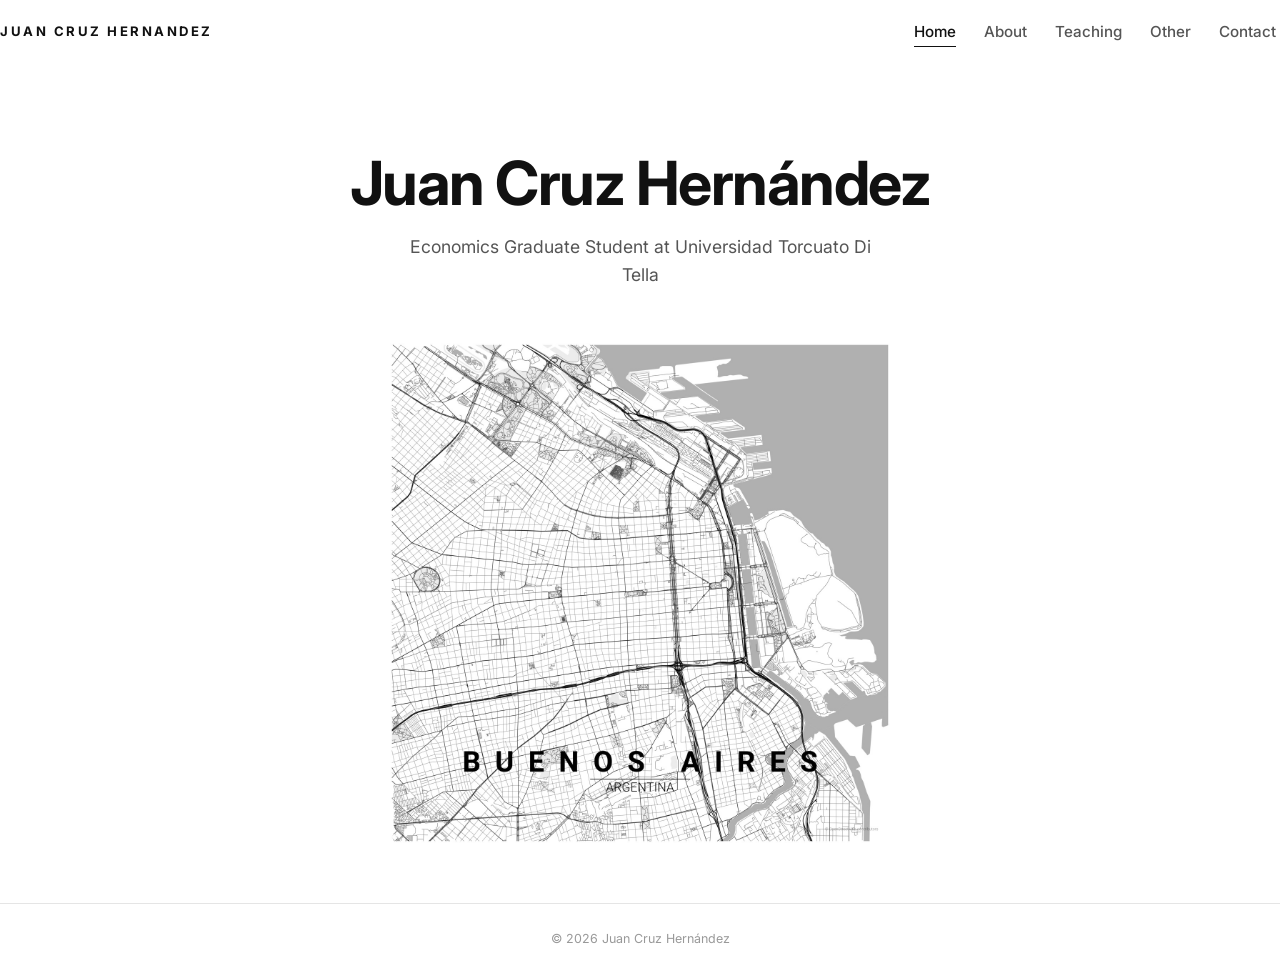
==== index.html @ 8ea36e8c "Actualizar Economía I 2026: nuevos slides (04.3–05.3) y reorganizar Material Adicional" ====
<!DOCTYPE html>
<html lang="en">
<head>
    <meta charset="UTF-8">
    <meta name="viewport" content="width=device-width, initial-scale=1.0">
    <title>Juan Cruz Hernández</title>
    <link rel="icon" type="image/svg+xml" href="assets/favicon.svg">
    <link rel="stylesheet" href="css/style.css">
    <link href="https://fonts.googleapis.com/css2?family=Inter:wght@300;400;500;600;700&display=swap" rel="stylesheet">
</head>
<body>

    <!-- Navigation -->
    <nav class="navbar" id="navbar">
        <div class="nav-container">
            <a href="#home" class="nav-logo">JUAN CRUZ HERNANDEZ</a>
            <div class="nav-menu" id="nav-menu">
                <a href="#home" class="nav-link active">Home</a>
                <a href="#about" class="nav-link">About</a>
             <!--   <a href="#work" class="nav-link">Work</a>-->
                <a href="#teaching" class="nav-link">Teaching</a>
                <a href="#other" class="nav-link">Other</a>
                <a href="#contact" class="nav-link">Contact</a>
            </div>
            <button class="hamburger" id="hamburger" aria-label="Toggle menu">
                <span></span>
                <span></span>
                <span></span>
            </button>
        </div>
    </nav>

    <!-- Home Section -->
    <section id="home" class="page active">
        <div class="hero">
            <div class="hero-container">
                <h1 class="hero-title">Juan Cruz Hernández</h1>
                <p class="hero-subtitle">Economics Graduate Student at Universidad Torcuato Di Tella</p>
                <p class="hero-location">
                
                </p>
                <div class="hero-image-wrap">
                    <img src="assets/buenos_aires.jpg" alt="Buenos Aires" class="slideshow-img active-img" loading="eager">
                    <img src="assets/general_roca.jpg" alt="General Roca" class="slideshow-img" loading="lazy">
                </div>
            </div>
        </div>
    </section>

    <!-- About Section -->
    <section id="about" class="page">
        <div class="inner-page">
            <div class="inner-container">
                <h2 class="section-title">About</h2>
                <div class="about-content">
                    <p>
                        I'm a graduate student pursuing a Master's degree in Economics at
                        <strong>Universidad Torcuato Di Tella</strong> in Buenos Aires, Argentina.
                    </p>
                    <p>
                        Based in Buenos Aires, Argentina.
                    </p>
                </div>
            </div>
        </div>
    </section>

    <!-- Work Section 
    <section id="work" class="page">
        <div class="inner-page">
            <div class="inner-container">
                <h2 class="section-title">Work</h2>
                <p class="in-progress">In progress…</p>
            </div>
        </div>
    </section> -->

    <!-- Teaching Section -->
    <section id="teaching" class="page">
        <div class="inner-page">
            <div class="inner-container">
                <h2 class="section-title">Teaching</h2>
                <p class="section-subtitle">Resources for courses taught at Universidad Torcuato Di Tella.</p>

                <div class="course-list">

                    <!-- Economía I -->
                    <div class="course-item">
                        <button class="course-toggle" aria-expanded="false">
                            <span class="course-name">Economía I</span>
                            <span class="toggle-icon">+</span>
                        </button>
                        <div class="course-content">

                            <h4 class="material-heading">Syllabus</h4>
                            <ul class="material-list">
                                <li><a href="Economía 1 2026/Programa_Eco_I_2026.pdf" target="_blank" rel="noopener noreferrer">Programa Economía I 2026</a></li>
                            </ul>

                            <h4 class="material-heading">Slides</h4>
                            <ul class="material-list">
                                <li><a href="Economía 1 2026/Slides/00. Presentación curso.pdf" target="_blank" rel="noopener noreferrer">00. Presentación curso</a></li>
                                <li><a href="Economía 1 2026/Slides/01. Introducción al curso.pdf" target="_blank" rel="noopener noreferrer">01. Introducción al curso</a></li>
                                <li><a href="Economía 1 2026/Slides/02. FPP.pdf" target="_blank" rel="noopener noreferrer">02. FPP</a></li>
                                <li><a href="Economía 1 2026/Slides/03. Intercambio I.pdf" target="_blank" rel="noopener noreferrer">03. Intercambio I</a></li>
                                <li><a href="Economía 1 2026/Slides/03. Intercambio II.pdf" target="_blank" rel="noopener noreferrer">03. Intercambio II</a></li>
                                <li><a href="Economía 1 2026/Slides/04. Restricción Presupuestaria.pdf" target="_blank" rel="noopener noreferrer">04. Restricción Presupuestaria</a></li>
                                <li><a href="Economía 1 2026/Slides/04.1 Preferencias.pdf" target="_blank" rel="noopener noreferrer">04.1 Preferencias</a></li>
                                <li><a href="Economía 1 2026/Slides/04.2 Preferencias II.pdf" target="_blank" rel="noopener noreferrer">04.2 Preferencias II</a></li>
                                <li><a href="Economía 1 2026/Slides/04.3 Elección Óptima.pdf" target="_blank" rel="noopener noreferrer">04.3 Elección Óptima</a></li>
                                <li><a href="Economía 1 2026/Slides/04.4 Curvas.pdf" target="_blank" rel="noopener noreferrer">04.4 Curvas</a></li>
                                <li><a href="Economía 1 2026/Slides/04.5 Elasticidad.pdf" target="_blank" rel="noopener noreferrer">04.5 Elasticidad</a></li>
                                <li><a href="Economía 1 2026/Slides/04.6 EC.pdf" target="_blank" rel="noopener noreferrer">04.6 EC</a></li>
                                <li><a href="Economía 1 2026/Slides/04.7 Demanda Agregada.pdf" target="_blank" rel="noopener noreferrer">04.7 Demanda Agregada</a></li>
                                <li><a href="Economía 1 2026/Slides/04.8 ES y EI.pdf" target="_blank" rel="noopener noreferrer">04.8 ES y EI</a></li>
                                <li><a href="Economía 1 2026/Slides/05. Firma.pdf" target="_blank" rel="noopener noreferrer">05. Firma</a></li>
                                <li><a href="Economía 1 2026/Slides/05.1 Costos corto plazo.pdf" target="_blank" rel="noopener noreferrer">05.1 Costos corto plazo</a></li>
                                <li><a href="Economía 1 2026/Slides/05.2 Costos de largo plazo.pdf" target="_blank" rel="noopener noreferrer">05.2 Costos de largo plazo</a></li>
                                <li><a href="Economía 1 2026/Slides/05.3 Decisión de la firma.pdf" target="_blank" rel="noopener noreferrer">05.3 Decisión de la firma</a></li>
                            </ul>

                            <h4 class="material-heading">Material Adicional</h4>

                            <p class="material-subheading">Apuntes</p>
                            <ul class="material-list">
                                <li><a href="Economía 1 2026/Material Adicional/Apuntes/Costos_de_Oportunidad.pdf" target="_blank" rel="noopener noreferrer">Costos de Oportunidad</a></li>
                            </ul>

                            <p class="material-subheading">Ejercicios extra</p>
                            <ul class="material-list">
                                <li><a href="Economía 1 2026/Material Adicional/Ejercicios extra/Ejercicios_de_Práctica_I.pdf" target="_blank" rel="noopener noreferrer">Ejercicios de Práctica I</a></li>
                                <li><a href="Economía 1 2026/Material Adicional/Ejercicios extra/Ejercicios_de_Práctica_II.pdf" target="_blank" rel="noopener noreferrer">Ejercicios de Práctica II</a></li>
                                <li><a href="Economía 1 2026/Material Adicional/Ejercicios extra/Ejercicios_de_Práctica_III.pdf" target="_blank" rel="noopener noreferrer">Ejercicios de Práctica III</a></li>
                                <li><a href="Economía 1 2026/Material Adicional/Ejercicios extra/Demanda_Agregada.pdf" target="_blank" rel="noopener noreferrer">Demanda Agregada</a></li>
                            </ul>

                            <p class="material-subheading">Ejercicios TPs</p>
                            <ul class="material-list">
                                <li><a href="Economía 1 2026/Material Adicional/Ejercicios TPs/Ejercicio4_TP7.pdf" target="_blank" rel="noopener noreferrer">Ejercicio 4 — TP7</a></li>
                                <li><a href="Economía 1 2026/Material Adicional/Ejercicios TPs/Ejercicio_5_TP.pdf" target="_blank" rel="noopener noreferrer">Ejercicio 5 — TP</a></li>
                                <li><a href="Economía 1 2026/Material Adicional/Ejercicios TPs/TP9.pdf" target="_blank" rel="noopener noreferrer">TP9</a></li>
                            </ul>

                            <p class="material-subheading">Repaso</p>
                            <ul class="material-list">
                                <li><a href="Economía 1 2026/Material Adicional/Repaso_examen_II.pdf" target="_blank" rel="noopener noreferrer">Repaso Examen II</a></li>
                            </ul>

                        </div>
                    </div>

                    <!-- Economía II -->
                    <div class="course-item">
                        <button class="course-toggle" aria-expanded="false">
                            <span class="course-name">Economía II</span>
                            <span class="toggle-icon">+</span>
                        </button>
                        <div class="course-content">
                            <p class="in-progress">In progress…</p>
                        </div>
                    </div>

                </div>
            </div>
        </div>
    </section>

    <!-- Other Section -->
    <section id="other" class="page">
        <div class="inner-page">
            <div class="inner-container">
                <h2 class="section-title">Other</h2>
                <p class="in-progress">In progress…</p>
            </div>
        </div>
    </section>

    <!-- Contact Section -->
    <section id="contact" class="page">
        <div class="inner-page">
            <div class="inner-container">
                <h2 class="section-title">Contact</h2>
                <p class="section-subtitle">Feel free to reach out.</p>
                <div class="contact-cards">

                <a href="mailto:jhernandez@mail.utdt.edu" class="contact-card">
                    <svg width="28" height="28" viewBox="0 0 24 24" fill="none" stroke="currentColor" stroke-width="1.5" stroke-linecap="round" stroke-linejoin="round"><rect x="2" y="4" width="20" height="16" rx="2"/><path d="m22 7-8.97 5.7a1.94 1.94 0 01-2.06 0L2 7"/></svg>
                    <span class="contact-label">Email</span>
                    <span class="contact-value">jhernandez@mail.utdt.edu</span>
                </a>

                <a href="https://github.com/juancruzhernandezz" target="_blank" rel="noopener noreferrer" class="contact-card">
                    <svg width="28" height="28" viewBox="0 0 24 24" fill="currentColor"><path d="M12 0C5.37 0 0 5.37 0 12c0 5.31 3.435 9.795 8.205 11.385.6.105.825-.255.825-.57 0-.285-.015-1.23-.015-2.235-3.015.555-3.795-.735-4.035-1.41-.135-.345-.72-1.41-1.23-1.695-.42-.225-1.02-.78-.015-.795.945-.015 1.62.87 1.845 1.23 1.08 1.815 2.805 1.305 3.495.99.105-.78.42-1.305.765-1.605-2.67-.3-5.46-1.335-5.46-5.925 0-1.305.465-2.385 1.23-3.225-.12-.3-.54-1.53.12-3.18 0 0 1.005-.315 3.3 1.23.96-.27 1.98-.405 3-.405s2.04.135 3 .405c2.295-1.56 3.3-1.23 3.3-1.23.66 1.65.24 2.88.12 3.18.765.84 1.23 1.905 1.23 3.225 0 4.605-2.805 5.625-5.475 5.925.435.375.81 1.095.81 2.22 0 1.605-.015 2.895-.015 3.3 0 .315.225.69.825.57A12.02 12.02 0 0024 12c0-6.63-5.37-12-12-12z"/></svg>
                    <span class="contact-label">GitHub</span>
                    <span class="contact-value">juancruzhernandezz</span>
                </a>

                <a href="https://www.linkedin.com/in/juancruzhernandezz/" target="_blank" rel="noopener noreferrer" class="contact-card">
                    <svg width="28" height="28" viewBox="0 0 24 24" fill="currentColor"><path d="M20.447 20.452h-3.554v-5.569c0-1.328-.027-3.037-1.852-3.037-1.853 0-2.136 1.445-2.136 2.939v5.667H9.351V9h3.414v1.561h.046c.477-.9 1.637-1.85 3.37-1.85 3.601 0 4.267 2.37 4.267 5.455v6.286zM5.337 7.433a2.062 2.062 0 01-2.063-2.065 2.064 2.064 0 112.063 2.065zm1.782 13.019H3.555V9h3.564v11.452zM22.225 0H1.771C.792 0 0 .774 0 1.729v20.542C0 23.227.792 24 1.771 24h20.451C23.2 24 24 23.227 24 22.271V1.729C24 .774 23.2 0 22.222 0h.003z"/></svg>
                    <span class="contact-label">LinkedIn</span>
                    <span class="contact-value">juancruzhernandezz</span>
                </a>

            </div>
            </div>
        </div>
    </section>
    <footer class="footer">
        <div class="container">
            <p>&copy; 2026 Juan Cruz Hernández</p>
        </div>
    </footer>

    <script src="js/script.js"></script>
</body>
</html>
---- css/style.css ----
/* ===== Reset & Base ===== */
*, *::before, *::after {
    margin: 0;
    padding: 0;
    box-sizing: border-box;
}

:root {
    --black: #111;
    --gray-dark: #555;
    --gray-mid: #999;
    --gray-light: #e5e5e5;
    --gray-bg: #f7f7f7;
    --white: #fff;
    --font: 'Inter', -apple-system, sans-serif;
    --ease: 0.25s ease;
    --max: 1280px;
}

html { scroll-behavior: auto; }

body {
    font-family: var(--font);
    color: var(--black);
    background: var(--white);
    line-height: 1.7;
    -webkit-font-smoothing: antialiased;
}

a { color: inherit; text-decoration: none; }

/* ===== Navbar ===== */
.navbar {
    position: fixed;
    top: 0; left: 0; right: 0;
    z-index: 100;
    height: 64px;
    background: rgba(255,255,255,0.95);
    backdrop-filter: blur(10px);
    border-bottom: 1px solid transparent;
    transition: border-color var(--ease);
}

.navbar.scrolled { border-bottom-color: var(--gray-light); }

.nav-container {
    max-width: var(--max);
    margin: 0 auto;
    padding: 0 4px 0 0;
    height: 100%;
    display: flex;
    align-items: center;
    justify-content: space-between;
}

.nav-logo {
    font-size: 0.82rem;
    font-weight: 700;
    letter-spacing: 2.5px;
    text-transform: uppercase;
    color: var(--black);
    white-space: nowrap;
}

.nav-menu {
    display: flex;
    gap: 28px;
}

.nav-link {
    font-size: 0.95rem;
    font-weight: 500;
    color: var(--gray-dark);
    transition: color var(--ease);
    position: relative;
}

.nav-link::after {
    content: '';
    position: absolute;
    bottom: -3px; left: 0;
    width: 0; height: 1.5px;
    background: var(--black);
    transition: width var(--ease);
}

.nav-link:hover,
.nav-link.active { color: var(--black); }

.nav-link:hover::after,
.nav-link.active::after { width: 100%; }

/* Hamburger */
.hamburger {
    display: none;
    background: none;
    border: none;
    cursor: pointer;
    padding: 4px;
    flex-direction: column;
    gap: 5px;
}

.hamburger span {
    display: block;
    width: 22px; height: 2px;
    background: var(--black);
    border-radius: 2px;
    transition: var(--ease);
}

.hamburger.active span:nth-child(1) { transform: rotate(45deg) translate(5px, 5px); }
.hamburger.active span:nth-child(2) { opacity: 0; }
.hamburger.active span:nth-child(3) { transform: rotate(-45deg) translate(5px, -5px); }

/* ===== SPA — Show/hide pages ===== */
.page {
    display: none;
}

.page.active {
    display: block;
}

/* ===== HOME ===== */
.hero {
    min-height: calc(100vh - 64px);
    display: flex;
    align-items: center;
    justify-content: center;
    padding: 60px 24px;
    padding-top: 150px;
    text-align: center;
}

.hero-container {
    width: 100%;
    max-width: var(--max);
    margin: 0 auto;
}

.hero-title {
    font-size: clamp(2.2rem, 5.5vw, 3.8rem);
    font-weight: 700;
    letter-spacing: -1.5px;
    line-height: 1.1;
    margin-bottom: 16px;
}

.hero-subtitle {
    font-size: 1.1rem;
    color: var(--gray-dark);
    max-width: 500px;
    margin: 0 auto 10px;
    line-height: 1.6;
}

.hero-location {
    display: inline-flex;
    align-items: center;
    gap: 5px;
    font-size: 0.9rem;
    color: var(--gray-mid);
    margin-bottom: 36px;
}

.hero-image-wrap {
    max-width: 500px;
    margin: 0 auto;
    position: relative;
    aspect-ratio: 1 / 1;
}

.slideshow-img {
    position: absolute;
    top: 0; left: 0;
    width: 100%;
    height: 100%;
    object-fit: contain;
    opacity: 0;
    transition: opacity 0.8s ease;
}

.slideshow-img.active-img {
    opacity: 1;
}

/* ===== INNER PAGES (About, Work, Other, Contact) ===== */
.inner-page {
    min-height: 100vh;
    display: flex;
    align-items: center;
    justify-content: center;
    padding: 100px 24px 60px;
    text-align: center;
}

.inner-container {
    width: 100%;
    max-width: var(--max);
    margin: 0 auto;
    display: flex;
    flex-direction: column;
    align-items: center;
}

/* ===== Section titles ===== */
.section-title {
    font-size: 2rem;
    font-weight: 700;
    letter-spacing: -0.5px;
    margin-bottom: 32px;
}

.section-subtitle {
    color: var(--gray-dark);
    font-size: 1rem;
    margin-bottom: 40px;
}

/* ===== About ===== */
.about-content p {
    font-size: 1.05rem;
    color: var(--gray-dark);
    margin-bottom: 16px;
    line-height: 1.85;
    max-width: 620px;
    margin-left: auto;
    margin-right: auto;
}

.about-content p:last-child { margin-bottom: 0; }
.about-content strong { color: var(--black); font-weight: 600; }

/* ===== In progress ===== */
.in-progress {
    font-size: 1rem;
    color: var(--gray-mid);
    font-style: italic;
}

/* ===== Course accordion ===== */
.course-list {
    max-width: 520px;
    margin: 0 auto;
    text-align: left;
}

.course-item {
    border-top: 1px solid var(--gray-light);
}

.course-item:last-child {
    border-bottom: 1px solid var(--gray-light);
}

.course-toggle {
    width: 100%;
    display: flex;
    align-items: center;
    justify-content: space-between;
    padding: 18px 0;
    background: none;
    border: none;
    cursor: pointer;
    font-family: var(--font);
}

.course-name {
    font-size: 1.05rem;
    font-weight: 600;
    color: var(--black);
    letter-spacing: -0.2px;
}

.toggle-icon {
    font-size: 1.3rem;
    font-weight: 300;
    color: var(--gray-mid);
    transition: transform 0.3s ease;
    line-height: 1;
    user-select: none;
}

.course-item.open .toggle-icon {
    transform: rotate(45deg);
}

.course-content {
    overflow: hidden;
    transition: max-height 0.4s cubic-bezier(0.4, 0, 0.2, 1),
                opacity 0.3s ease,
                padding 0.4s ease;
    max-height: 0;
    opacity: 0;
    padding-bottom: 0;
}

.course-item.open .course-content {
    max-height: 2000px;
    opacity: 1;
    padding-bottom: 20px;
}

.material-heading {
    font-size: 0.68rem;
    font-weight: 600;
    text-transform: uppercase;
    letter-spacing: 1.8px;
    color: var(--gray-mid);
    margin-top: 8px;
    margin-bottom: 8px;
}

.material-subheading {
    font-size: 0.72rem;
    font-weight: 500;
    text-transform: uppercase;
    letter-spacing: 1.2px;
    color: var(--gray-light);
    margin-top: 14px;
    margin-bottom: 4px;
}

.material-list {
    list-style: none;
    padding: 0;
    margin-bottom: 12px;
}

.material-list li {
    padding: 5px 0;
    padding-left: 12px;
    position: relative;
}

.material-list li::before {
    content: '';
    position: absolute;
    left: 0;
    top: 50%;
    width: 4px;
    height: 4px;
    border-radius: 50%;
    background: var(--gray-light);
    transform: translateY(-50%);
}

.material-list a {
    font-size: 0.88rem;
    color: var(--gray-dark);
    transition: color var(--ease);
}

.material-list a:hover {
    color: var(--black);
}

/* ===== Contact cards ===== */
.contact-cards {
    display: grid;
    grid-template-columns: repeat(3, 1fr);
    gap: 16px;
    max-width: 680px;
    margin: 0 auto;
}

.contact-card {
    display: flex;
    flex-direction: column;
    align-items: center;
    gap: 10px;
    padding: 28px 16px;
    border: 1.5px solid var(--gray-light);
    border-radius: 12px;
    transition: var(--ease);
    text-align: center;
}

.contact-card:hover {
    border-color: var(--black);
    transform: translateY(-3px);
    box-shadow: 0 8px 20px rgba(0,0,0,0.06);
}

.contact-label {
    font-size: 0.7rem;
    font-weight: 600;
    text-transform: uppercase;
    letter-spacing: 1.5px;
    color: var(--gray-mid);
}

.contact-value {
    font-size: 0.82rem;
    color: var(--gray-dark);
    word-break: break-all;
}

/* ===== Footer ===== */
.footer {
    border-top: 1px solid var(--gray-light);
    padding: 24px;
    text-align: center;
}

.footer p {
    font-size: 0.78rem;
    color: var(--gray-mid);
}

/* ===== Responsive ===== */
@media (max-width: 680px) {
    .hamburger { display: flex; }

    .nav-container {
        padding: 0 12px;
    }

    .nav-menu {
        position: fixed;
        top: 64px; left: 0; right: 0;
        background: var(--white);
        flex-direction: column;
        align-items: center;
        padding: 28px 0;
        gap: 20px;
        border-bottom: 1px solid var(--gray-light);
        transform: translateY(-110%);
        opacity: 0;
        transition: var(--ease);
        pointer-events: none;
    }

    .nav-menu.active {
        transform: translateY(0);
        opacity: 1;
        pointer-events: all;
    }

    .nav-logo {
        font-size: 0.62rem;
        letter-spacing: 1.5px;
    }

    .contact-cards {
        grid-template-columns: 1fr;
        max-width: 300px;
    }
}
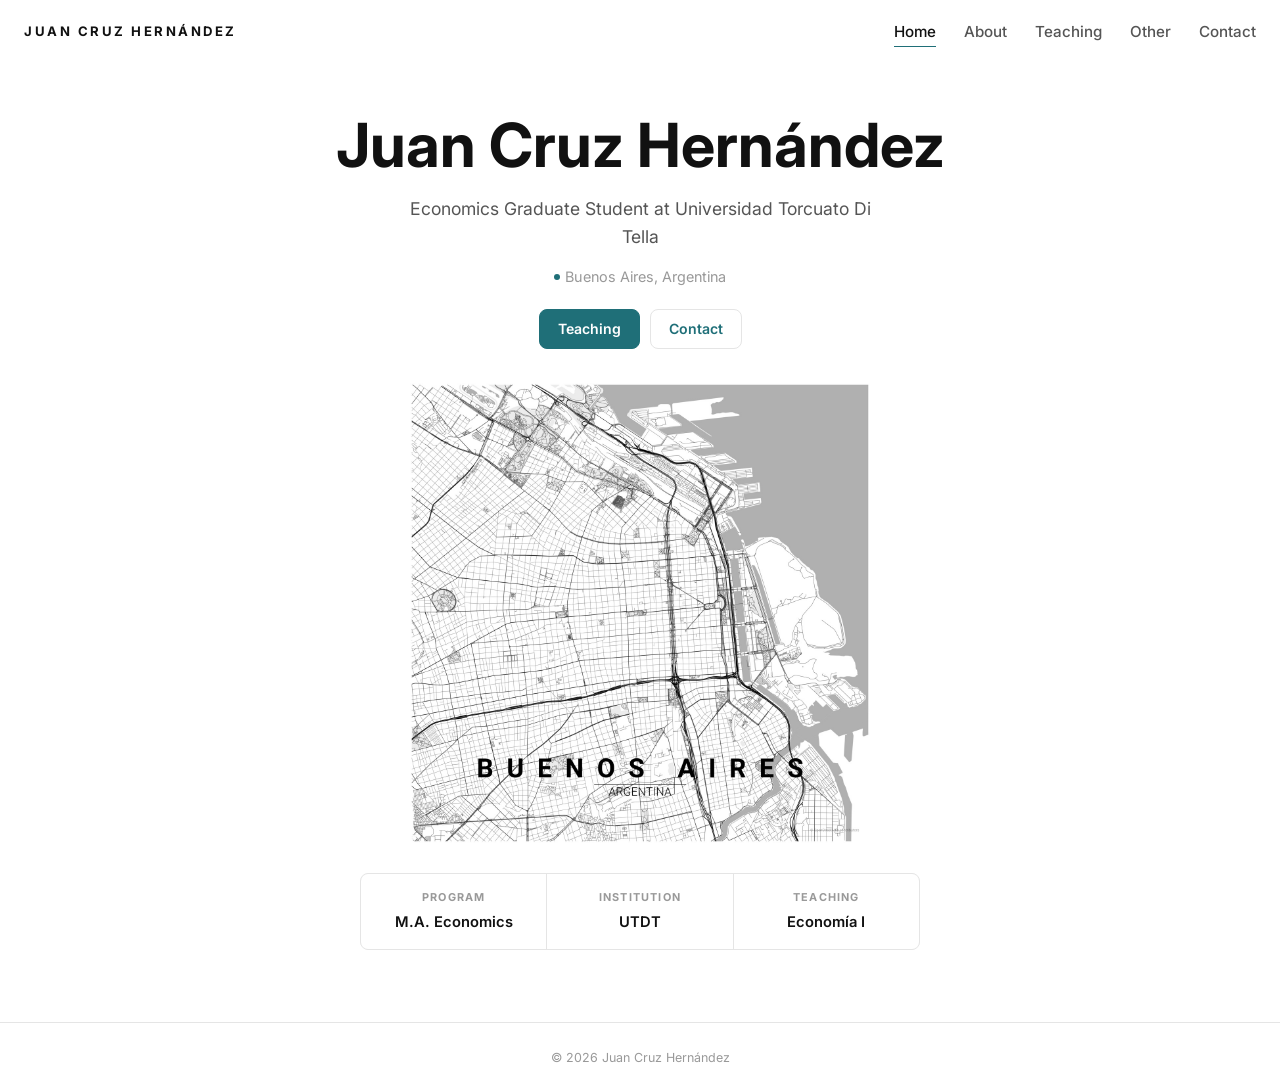
==== commit 9c066d7f: "Improve personal website" ====
--- a/index.html
+++ b/index.html
@@ -4,8 +4,9 @@
     <meta charset="UTF-8">
     <meta name="viewport" content="width=device-width, initial-scale=1.0">
     <title>Juan Cruz Hernández</title>
+    <meta name="description" content="Personal website of Juan Cruz Hernández, economics graduate student at Universidad Torcuato Di Tella.">
     <link rel="icon" type="image/svg+xml" href="assets/favicon.svg">
-    <link rel="stylesheet" href="css/style.css">
+    <link rel="stylesheet" href="css/style.css?v=20260626-2">
     <link href="https://fonts.googleapis.com/css2?family=Inter:wght@300;400;500;600;700&display=swap" rel="stylesheet">
 </head>
 <body>
@@ -13,7 +14,7 @@
     <!-- Navigation -->
     <nav class="navbar" id="navbar">
         <div class="nav-container">
-            <a href="#home" class="nav-logo">JUAN CRUZ HERNANDEZ</a>
+            <a href="#home" class="nav-logo">JUAN CRUZ HERNÁNDEZ</a>
             <div class="nav-menu" id="nav-menu">
                 <a href="#home" class="nav-link active">Home</a>
                 <a href="#about" class="nav-link">About</a>
@@ -22,7 +23,7 @@
                 <a href="#other" class="nav-link">Other</a>
                 <a href="#contact" class="nav-link">Contact</a>
             </div>
-            <button class="hamburger" id="hamburger" aria-label="Toggle menu">
+            <button class="hamburger" id="hamburger" aria-label="Toggle menu" aria-expanded="false" aria-controls="nav-menu">
                 <span></span>
                 <span></span>
                 <span></span>
@@ -36,12 +37,28 @@
             <div class="hero-container">
                 <h1 class="hero-title">Juan Cruz Hernández</h1>
                 <p class="hero-subtitle">Economics Graduate Student at Universidad Torcuato Di Tella</p>
-                <p class="hero-location">
-                
-                </p>
+                <p class="hero-location">Buenos Aires, Argentina</p>
+                <div class="hero-actions" aria-label="Primary links">
+                    <a href="#teaching" class="button-link">Teaching</a>
+                    <a href="#contact" class="button-link secondary">Contact</a>
+                </div>
                 <div class="hero-image-wrap">
                     <img src="assets/buenos_aires.jpg" alt="Buenos Aires" class="slideshow-img active-img" loading="eager">
                     <img src="assets/general_roca.jpg" alt="General Roca" class="slideshow-img" loading="lazy">
+                </div>
+                <div class="quick-facts" aria-label="Quick profile facts">
+                    <div>
+                        <span class="fact-label">Program</span>
+                        <span class="fact-value">M.A. Economics</span>
+                    </div>
+                    <div>
+                        <span class="fact-label">Institution</span>
+                        <span class="fact-value">UTDT</span>
+                    </div>
+                    <div>
+                        <span class="fact-label">Teaching</span>
+                        <span class="fact-value">Economía I</span>
+                    </div>
                 </div>
             </div>
         </div>
@@ -58,8 +75,22 @@
                         <strong>Universidad Torcuato Di Tella</strong> in Buenos Aires, Argentina.
                     </p>
                     <p>
-                        Based in Buenos Aires, Argentina.
+                        This site collects teaching material, course resources, and contact links in one place.
                     </p>
+                    <div class="about-grid">
+                        <div class="about-card">
+                            <span class="about-card-label">Graduate studies</span>
+                            <span class="about-card-text">Master's in Economics at UTDT.</span>
+                        </div>
+                        <div class="about-card">
+                            <span class="about-card-label">Teaching</span>
+                            <span class="about-card-text">Course material for Economía I.</span>
+                        </div>
+                        <div class="about-card">
+                            <span class="about-card-label">Based in</span>
+                            <span class="about-card-text">Buenos Aires, Argentina.</span>
+                        </div>
+                    </div>
                 </div>
             </div>
         </div>
@@ -86,11 +117,14 @@
 
                     <!-- Economía I -->
                     <div class="course-item">
-                        <button class="course-toggle" aria-expanded="false">
-                            <span class="course-name">Economía I</span>
+                        <button class="course-toggle" aria-expanded="false" aria-controls="economia-i-content">
+                            <span>
+                                <span class="course-name">Economía I</span>
+                                <span class="course-meta">2026 · 23 slide decks · practice material</span>
+                            </span>
                             <span class="toggle-icon">+</span>
                         </button>
-                        <div class="course-content">
+                        <div class="course-content" id="economia-i-content" aria-hidden="true" inert>
 
                             <h4 class="material-heading">Syllabus</h4>
                             <ul class="material-list">
@@ -98,7 +132,7 @@
                             </ul>
 
                             <h4 class="material-heading">Slides</h4>
-                            <ul class="material-list">
+                            <ul class="material-list slide-list">
                                 <li><a href="Economía 1 2026/Slides/00. Presentación curso.pdf" target="_blank" rel="noopener noreferrer">00. Presentación curso</a></li>
                                 <li><a href="Economía 1 2026/Slides/01. Introducción al curso.pdf" target="_blank" rel="noopener noreferrer">01. Introducción al curso</a></li>
                                 <li><a href="Economía 1 2026/Slides/02. FPP.pdf" target="_blank" rel="noopener noreferrer">02. FPP</a></li>
@@ -117,6 +151,11 @@
                                 <li><a href="Economía 1 2026/Slides/05.1 Costos corto plazo.pdf" target="_blank" rel="noopener noreferrer">05.1 Costos corto plazo</a></li>
                                 <li><a href="Economía 1 2026/Slides/05.2 Costos de largo plazo.pdf" target="_blank" rel="noopener noreferrer">05.2 Costos de largo plazo</a></li>
                                 <li><a href="Economía 1 2026/Slides/05.3 Decisión de la firma.pdf" target="_blank" rel="noopener noreferrer">05.3 Decisión de la firma</a></li>
+                                <li><a href="Economía 1 2026/Slides/06.0 Equilibrio.pdf" target="_blank" rel="noopener noreferrer">06.0 Equilibrio</a></li>
+                                <li><a href="Economía 1 2026/Slides/06.1 Equilibrio largo plazo.pdf" target="_blank" rel="noopener noreferrer">06.1 Equilibrio largo plazo</a></li>
+                                <li><a href="Economía 1 2026/Slides/07.0 Eficiencia.pdf" target="_blank" rel="noopener noreferrer">07.0 Eficiencia</a></li>
+                                <li><a href="Economía 1 2026/Slides/08.0 Intervencion.pdf" target="_blank" rel="noopener noreferrer">08.0 Intervención</a></li>
+                                <li><a href="Economía 1 2026/Slides/09.0 Monopolio.pdf" target="_blank" rel="noopener noreferrer">09.0 Monopolio</a></li>
                             </ul>
 
                             <h4 class="material-heading">Material Adicional</h4>
@@ -151,11 +190,14 @@
 
                     <!-- Economía II -->
                     <div class="course-item">
-                        <button class="course-toggle" aria-expanded="false">
-                            <span class="course-name">Economía II</span>
+                        <button class="course-toggle" aria-expanded="false" aria-controls="economia-ii-content">
+                            <span>
+                                <span class="course-name">Economía II</span>
+                                <span class="course-meta">Coming soon</span>
+                            </span>
                             <span class="toggle-icon">+</span>
                         </button>
-                        <div class="course-content">
+                        <div class="course-content" id="economia-ii-content" aria-hidden="true" inert>
                             <p class="in-progress">In progress…</p>
                         </div>
                     </div>
@@ -211,6 +253,6 @@
         </div>
     </footer>
 
-    <script src="js/script.js"></script>
+    <script src="js/script.js?v=20260626-2"></script>
 </body>
 </html>
--- a/css/style.css
+++ b/css/style.css
@@ -8,10 +8,12 @@
 :root {
     --black: #111;
     --gray-dark: #555;
+    --gray-readable: #737373;
     --gray-mid: #999;
     --gray-light: #e5e5e5;
     --gray-bg: #f7f7f7;
     --white: #fff;
+    --accent: #1f6f78;
     --font: 'Inter', -apple-system, sans-serif;
     --ease: 0.25s ease;
     --max: 1280px;
@@ -28,6 +30,12 @@
 }
 
 a { color: inherit; text-decoration: none; }
+
+a:focus-visible,
+button:focus-visible {
+    outline: 2px solid var(--accent);
+    outline-offset: 4px;
+}
 
 /* ===== Navbar ===== */
 .navbar {
@@ -46,7 +54,7 @@
 .nav-container {
     max-width: var(--max);
     margin: 0 auto;
-    padding: 0 4px 0 0;
+    padding: 0 24px;
     height: 100%;
     display: flex;
     align-items: center;
@@ -88,7 +96,10 @@
 .nav-link.active { color: var(--black); }
 
 .nav-link:hover::after,
-.nav-link.active::after { width: 100%; }
+.nav-link.active::after {
+    width: 100%;
+    background: var(--accent);
+}
 
 /* Hamburger */
 .hamburger {
@@ -124,12 +135,11 @@
 
 /* ===== HOME ===== */
 .hero {
-    min-height: calc(100vh - 64px);
+    min-height: calc(100svh - 64px);
     display: flex;
     align-items: center;
     justify-content: center;
-    padding: 60px 24px;
-    padding-top: 150px;
+    padding: 112px 24px 72px;
     text-align: center;
 }
 
@@ -142,7 +152,7 @@
 .hero-title {
     font-size: clamp(2.2rem, 5.5vw, 3.8rem);
     font-weight: 700;
-    letter-spacing: -1.5px;
+    letter-spacing: 0;
     line-height: 1.1;
     margin-bottom: 16px;
 }
@@ -161,11 +171,56 @@
     gap: 5px;
     font-size: 0.9rem;
     color: var(--gray-mid);
-    margin-bottom: 36px;
+    margin-bottom: 20px;
+}
+
+.hero-location::before {
+    content: '';
+    width: 6px;
+    height: 6px;
+    border-radius: 50%;
+    background: var(--accent);
+}
+
+.hero-actions {
+    display: flex;
+    align-items: center;
+    justify-content: center;
+    gap: 10px;
+    margin-bottom: 34px;
+}
+
+.button-link {
+    display: inline-flex;
+    align-items: center;
+    justify-content: center;
+    min-height: 40px;
+    padding: 0 18px;
+    border: 1px solid var(--accent);
+    border-radius: 8px;
+    background: var(--accent);
+    color: var(--white);
+    font-size: 0.88rem;
+    font-weight: 600;
+    transition: transform var(--ease), background var(--ease), color var(--ease), border-color var(--ease);
+}
+
+.button-link:hover {
+    transform: translateY(-2px);
+}
+
+.button-link.secondary {
+    background: var(--white);
+    color: var(--accent);
+    border-color: var(--gray-light);
+}
+
+.button-link.secondary:hover {
+    border-color: var(--accent);
 }
 
 .hero-image-wrap {
-    max-width: 500px;
+    width: min(460px, 100%);
     margin: 0 auto;
     position: relative;
     aspect-ratio: 1 / 1;
@@ -185,9 +240,46 @@
     opacity: 1;
 }
 
+.quick-facts {
+    display: grid;
+    grid-template-columns: repeat(3, minmax(0, 1fr));
+    gap: 1px;
+    width: min(560px, 100%);
+    margin: 30px auto 0;
+    border: 1px solid var(--gray-light);
+    border-radius: 8px;
+    overflow: hidden;
+    background: var(--gray-light);
+}
+
+.quick-facts div {
+    padding: 14px 16px;
+    background: var(--white);
+}
+
+.fact-label,
+.fact-value {
+    display: block;
+}
+
+.fact-label {
+    margin-bottom: 3px;
+    color: var(--gray-mid);
+    font-size: 0.68rem;
+    font-weight: 700;
+    letter-spacing: 1.2px;
+    text-transform: uppercase;
+}
+
+.fact-value {
+    color: var(--black);
+    font-size: 0.92rem;
+    font-weight: 600;
+}
+
 /* ===== INNER PAGES (About, Work, Other, Contact) ===== */
 .inner-page {
-    min-height: 100vh;
+    min-height: 100svh;
     display: flex;
     align-items: center;
     justify-content: center;
@@ -208,7 +300,7 @@
 .section-title {
     font-size: 2rem;
     font-weight: 700;
-    letter-spacing: -0.5px;
+    letter-spacing: 0;
     margin-bottom: 32px;
 }
 
@@ -232,6 +324,42 @@
 .about-content p:last-child { margin-bottom: 0; }
 .about-content strong { color: var(--black); font-weight: 600; }
 
+.about-grid {
+    display: grid;
+    grid-template-columns: repeat(3, minmax(0, 1fr));
+    gap: 12px;
+    width: min(760px, 100%);
+    margin: 32px auto 0;
+}
+
+.about-card {
+    min-height: 116px;
+    padding: 20px;
+    border: 1px solid var(--gray-light);
+    border-radius: 8px;
+    text-align: left;
+}
+
+.about-card-label,
+.about-card-text {
+    display: block;
+}
+
+.about-card-label {
+    margin-bottom: 10px;
+    color: var(--gray-mid);
+    font-size: 0.68rem;
+    font-weight: 700;
+    letter-spacing: 1.2px;
+    text-transform: uppercase;
+}
+
+.about-card-text {
+    color: var(--gray-dark);
+    font-size: 0.96rem;
+    line-height: 1.55;
+}
+
 /* ===== In progress ===== */
 .in-progress {
     font-size: 1rem;
@@ -241,7 +369,8 @@
 
 /* ===== Course accordion ===== */
 .course-list {
-    max-width: 520px;
+    width: min(820px, 100%);
+    max-width: 820px;
     margin: 0 auto;
     text-align: left;
 }
@@ -259,6 +388,7 @@
     display: flex;
     align-items: center;
     justify-content: space-between;
+    gap: 18px;
     padding: 18px 0;
     background: none;
     border: none;
@@ -267,10 +397,19 @@
 }
 
 .course-name {
+    display: block;
     font-size: 1.05rem;
     font-weight: 600;
     color: var(--black);
-    letter-spacing: -0.2px;
+    letter-spacing: 0;
+}
+
+.course-meta {
+    display: block;
+    margin-top: 2px;
+    color: var(--gray-readable);
+    font-size: 0.8rem;
+    line-height: 1.4;
 }
 
 .toggle-icon {
@@ -317,7 +456,7 @@
     font-weight: 500;
     text-transform: uppercase;
     letter-spacing: 1.2px;
-    color: var(--gray-light);
+    color: var(--gray-readable);
     margin-top: 14px;
     margin-bottom: 4px;
 }
@@ -353,7 +492,13 @@
 }
 
 .material-list a:hover {
-    color: var(--black);
+    color: var(--accent);
+}
+
+.slide-list {
+    display: grid;
+    grid-template-columns: repeat(2, minmax(0, 1fr));
+    column-gap: 18px;
 }
 
 /* ===== Contact cards ===== */
@@ -372,13 +517,13 @@
     gap: 10px;
     padding: 28px 16px;
     border: 1.5px solid var(--gray-light);
-    border-radius: 12px;
+    border-radius: 8px;
     transition: var(--ease);
     text-align: center;
 }
 
 .contact-card:hover {
-    border-color: var(--black);
+    border-color: var(--accent);
     transform: translateY(-3px);
     box-shadow: 0 8px 20px rgba(0,0,0,0.06);
 }
@@ -443,6 +588,29 @@
         letter-spacing: 1.5px;
     }
 
+    .hero {
+        padding: 104px 18px 54px;
+    }
+
+    .hero-actions {
+        flex-direction: column;
+        align-items: stretch;
+        width: min(260px, 100%);
+        margin-left: auto;
+        margin-right: auto;
+    }
+
+    .quick-facts,
+    .about-grid,
+    .slide-list {
+        grid-template-columns: 1fr;
+    }
+
+    .inner-page {
+        align-items: flex-start;
+        padding: 96px 18px 54px;
+    }
+
     .contact-cards {
         grid-template-columns: 1fr;
         max-width: 300px;
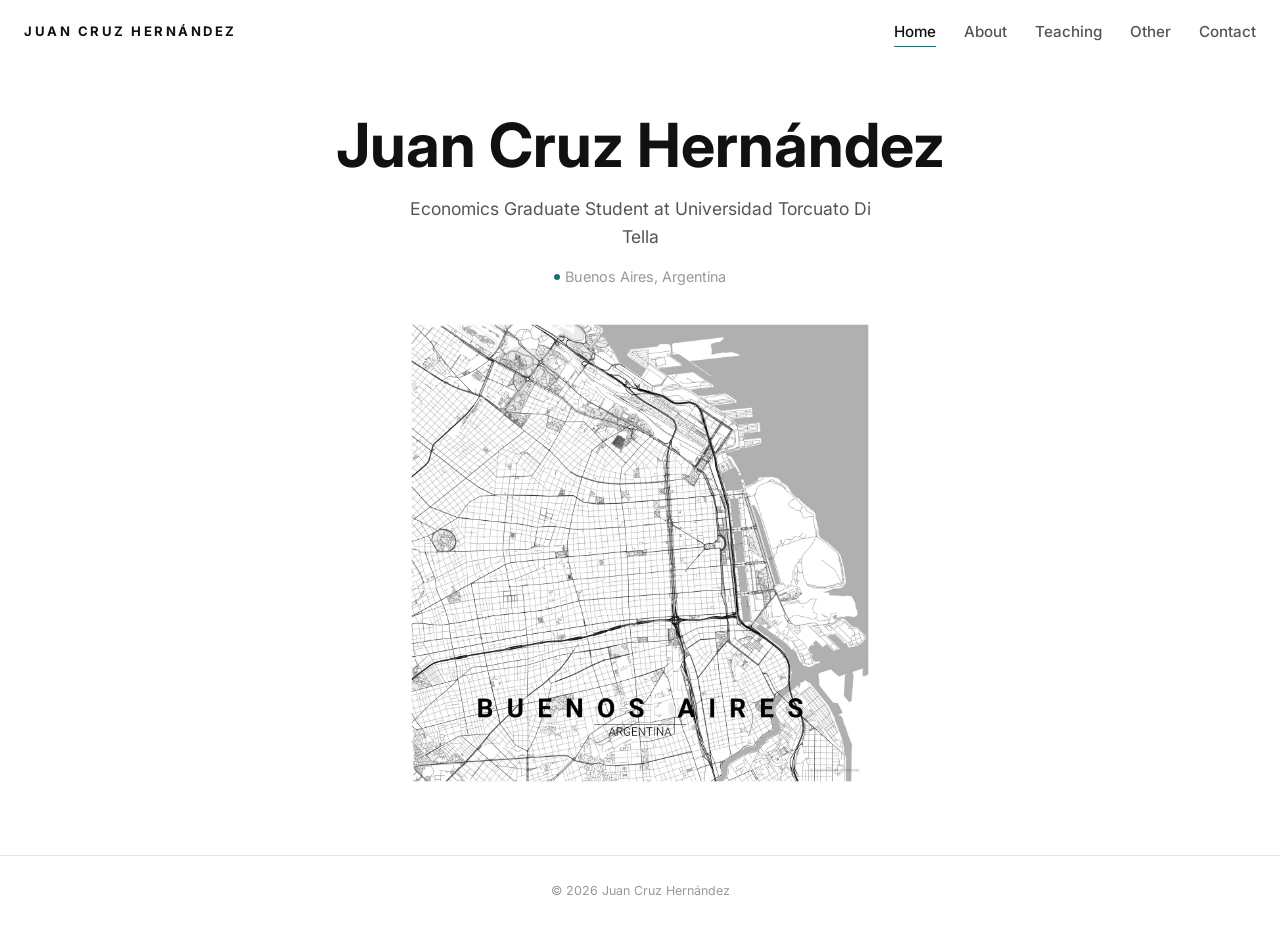
==== commit 1b0469d4: "Simplify home about and teaching headers" ====
--- a/index.html
+++ b/index.html
@@ -6,7 +6,7 @@
     <title>Juan Cruz Hernández</title>
     <meta name="description" content="Personal website of Juan Cruz Hernández, economics graduate student at Universidad Torcuato Di Tella.">
     <link rel="icon" type="image/svg+xml" href="assets/favicon.svg">
-    <link rel="stylesheet" href="css/style.css?v=20260626-2">
+    <link rel="stylesheet" href="css/style.css?v=20260626-3">
     <link href="https://fonts.googleapis.com/css2?family=Inter:wght@300;400;500;600;700&display=swap" rel="stylesheet">
 </head>
 <body>
@@ -38,27 +38,9 @@
                 <h1 class="hero-title">Juan Cruz Hernández</h1>
                 <p class="hero-subtitle">Economics Graduate Student at Universidad Torcuato Di Tella</p>
                 <p class="hero-location">Buenos Aires, Argentina</p>
-                <div class="hero-actions" aria-label="Primary links">
-                    <a href="#teaching" class="button-link">Teaching</a>
-                    <a href="#contact" class="button-link secondary">Contact</a>
-                </div>
                 <div class="hero-image-wrap">
                     <img src="assets/buenos_aires.jpg" alt="Buenos Aires" class="slideshow-img active-img" loading="eager">
                     <img src="assets/general_roca.jpg" alt="General Roca" class="slideshow-img" loading="lazy">
-                </div>
-                <div class="quick-facts" aria-label="Quick profile facts">
-                    <div>
-                        <span class="fact-label">Program</span>
-                        <span class="fact-value">M.A. Economics</span>
-                    </div>
-                    <div>
-                        <span class="fact-label">Institution</span>
-                        <span class="fact-value">UTDT</span>
-                    </div>
-                    <div>
-                        <span class="fact-label">Teaching</span>
-                        <span class="fact-value">Economía I</span>
-                    </div>
                 </div>
             </div>
         </div>
@@ -74,23 +56,6 @@
                         I'm a graduate student pursuing a Master's degree in Economics at
                         <strong>Universidad Torcuato Di Tella</strong> in Buenos Aires, Argentina.
                     </p>
-                    <p>
-                        This site collects teaching material, course resources, and contact links in one place.
-                    </p>
-                    <div class="about-grid">
-                        <div class="about-card">
-                            <span class="about-card-label">Graduate studies</span>
-                            <span class="about-card-text">Master's in Economics at UTDT.</span>
-                        </div>
-                        <div class="about-card">
-                            <span class="about-card-label">Teaching</span>
-                            <span class="about-card-text">Course material for Economía I.</span>
-                        </div>
-                        <div class="about-card">
-                            <span class="about-card-label">Based in</span>
-                            <span class="about-card-text">Buenos Aires, Argentina.</span>
-                        </div>
-                    </div>
                 </div>
             </div>
         </div>
@@ -118,10 +83,7 @@
                     <!-- Economía I -->
                     <div class="course-item">
                         <button class="course-toggle" aria-expanded="false" aria-controls="economia-i-content">
-                            <span>
-                                <span class="course-name">Economía I</span>
-                                <span class="course-meta">2026 · 23 slide decks · practice material</span>
-                            </span>
+                            <span class="course-name">Economía I</span>
                             <span class="toggle-icon">+</span>
                         </button>
                         <div class="course-content" id="economia-i-content" aria-hidden="true" inert>
@@ -191,10 +153,7 @@
                     <!-- Economía II -->
                     <div class="course-item">
                         <button class="course-toggle" aria-expanded="false" aria-controls="economia-ii-content">
-                            <span>
-                                <span class="course-name">Economía II</span>
-                                <span class="course-meta">Coming soon</span>
-                            </span>
+                            <span class="course-name">Economía II</span>
                             <span class="toggle-icon">+</span>
                         </button>
                         <div class="course-content" id="economia-ii-content" aria-hidden="true" inert>
@@ -253,6 +212,6 @@
         </div>
     </footer>
 
-    <script src="js/script.js?v=20260626-2"></script>
+    <script src="js/script.js?v=20260626-3"></script>
 </body>
 </html>
--- a/css/style.css
+++ b/css/style.css
@@ -171,7 +171,7 @@
     gap: 5px;
     font-size: 0.9rem;
     color: var(--gray-mid);
-    margin-bottom: 20px;
+    margin-bottom: 34px;
 }
 
 .hero-location::before {
@@ -180,43 +180,6 @@
     height: 6px;
     border-radius: 50%;
     background: var(--accent);
-}
-
-.hero-actions {
-    display: flex;
-    align-items: center;
-    justify-content: center;
-    gap: 10px;
-    margin-bottom: 34px;
-}
-
-.button-link {
-    display: inline-flex;
-    align-items: center;
-    justify-content: center;
-    min-height: 40px;
-    padding: 0 18px;
-    border: 1px solid var(--accent);
-    border-radius: 8px;
-    background: var(--accent);
-    color: var(--white);
-    font-size: 0.88rem;
-    font-weight: 600;
-    transition: transform var(--ease), background var(--ease), color var(--ease), border-color var(--ease);
-}
-
-.button-link:hover {
-    transform: translateY(-2px);
-}
-
-.button-link.secondary {
-    background: var(--white);
-    color: var(--accent);
-    border-color: var(--gray-light);
-}
-
-.button-link.secondary:hover {
-    border-color: var(--accent);
 }
 
 .hero-image-wrap {
@@ -240,43 +203,6 @@
     opacity: 1;
 }
 
-.quick-facts {
-    display: grid;
-    grid-template-columns: repeat(3, minmax(0, 1fr));
-    gap: 1px;
-    width: min(560px, 100%);
-    margin: 30px auto 0;
-    border: 1px solid var(--gray-light);
-    border-radius: 8px;
-    overflow: hidden;
-    background: var(--gray-light);
-}
-
-.quick-facts div {
-    padding: 14px 16px;
-    background: var(--white);
-}
-
-.fact-label,
-.fact-value {
-    display: block;
-}
-
-.fact-label {
-    margin-bottom: 3px;
-    color: var(--gray-mid);
-    font-size: 0.68rem;
-    font-weight: 700;
-    letter-spacing: 1.2px;
-    text-transform: uppercase;
-}
-
-.fact-value {
-    color: var(--black);
-    font-size: 0.92rem;
-    font-weight: 600;
-}
-
 /* ===== INNER PAGES (About, Work, Other, Contact) ===== */
 .inner-page {
     min-height: 100svh;
@@ -323,42 +249,6 @@
 
 .about-content p:last-child { margin-bottom: 0; }
 .about-content strong { color: var(--black); font-weight: 600; }
-
-.about-grid {
-    display: grid;
-    grid-template-columns: repeat(3, minmax(0, 1fr));
-    gap: 12px;
-    width: min(760px, 100%);
-    margin: 32px auto 0;
-}
-
-.about-card {
-    min-height: 116px;
-    padding: 20px;
-    border: 1px solid var(--gray-light);
-    border-radius: 8px;
-    text-align: left;
-}
-
-.about-card-label,
-.about-card-text {
-    display: block;
-}
-
-.about-card-label {
-    margin-bottom: 10px;
-    color: var(--gray-mid);
-    font-size: 0.68rem;
-    font-weight: 700;
-    letter-spacing: 1.2px;
-    text-transform: uppercase;
-}
-
-.about-card-text {
-    color: var(--gray-dark);
-    font-size: 0.96rem;
-    line-height: 1.55;
-}
 
 /* ===== In progress ===== */
 .in-progress {
@@ -402,14 +292,6 @@
     font-weight: 600;
     color: var(--black);
     letter-spacing: 0;
-}
-
-.course-meta {
-    display: block;
-    margin-top: 2px;
-    color: var(--gray-readable);
-    font-size: 0.8rem;
-    line-height: 1.4;
 }
 
 .toggle-icon {
@@ -592,16 +474,6 @@
         padding: 104px 18px 54px;
     }
 
-    .hero-actions {
-        flex-direction: column;
-        align-items: stretch;
-        width: min(260px, 100%);
-        margin-left: auto;
-        margin-right: auto;
-    }
-
-    .quick-facts,
-    .about-grid,
     .slide-list {
         grid-template-columns: 1fr;
     }
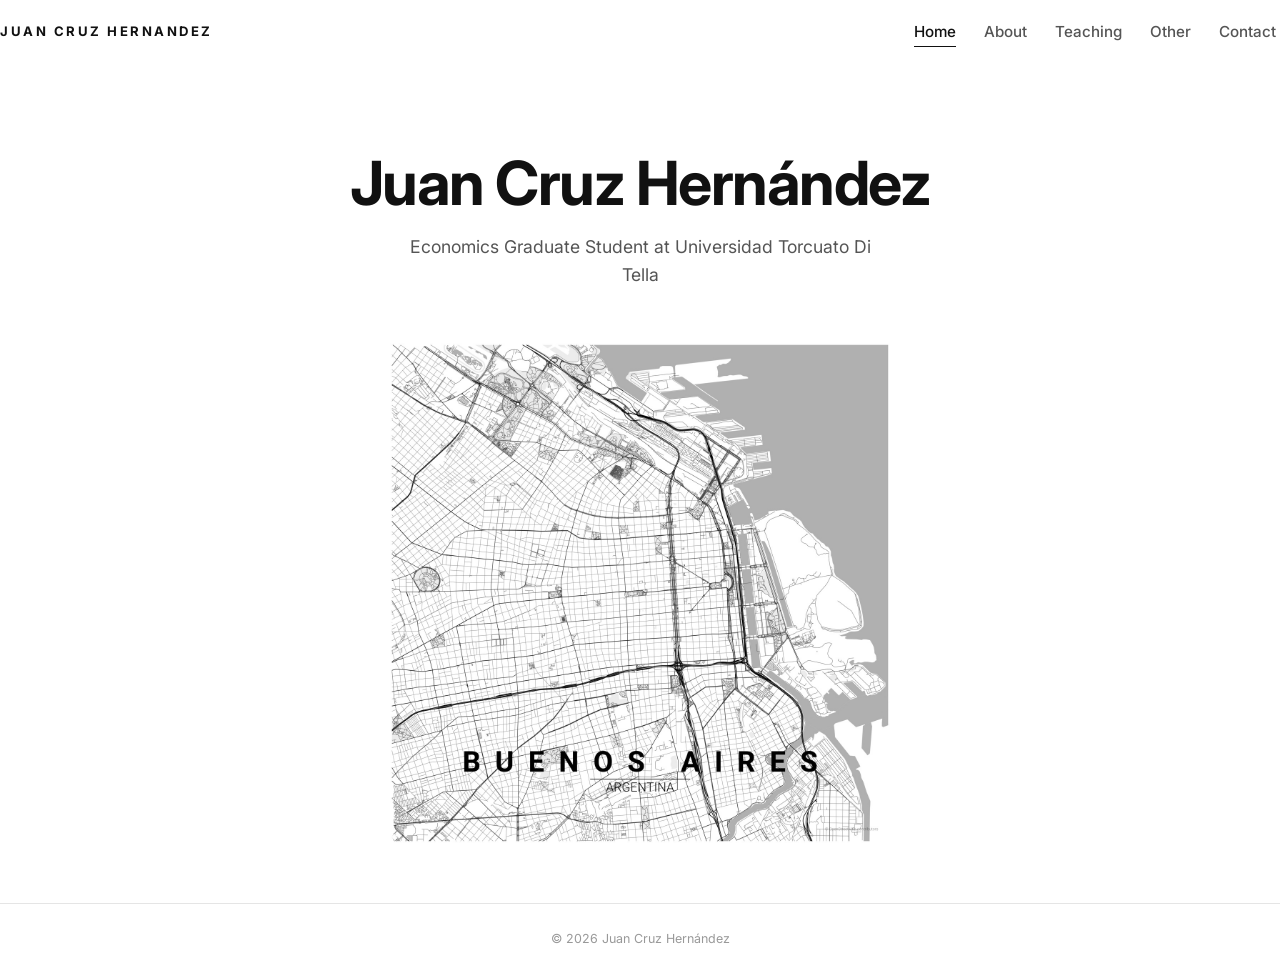
==== commit eece1ede: "Restore previous layout keep new slides" ====
--- a/index.html
+++ b/index.html
@@ -4,9 +4,8 @@
     <meta charset="UTF-8">
     <meta name="viewport" content="width=device-width, initial-scale=1.0">
     <title>Juan Cruz Hernández</title>
-    <meta name="description" content="Personal website of Juan Cruz Hernández, economics graduate student at Universidad Torcuato Di Tella.">
     <link rel="icon" type="image/svg+xml" href="assets/favicon.svg">
-    <link rel="stylesheet" href="css/style.css?v=20260626-3">
+    <link rel="stylesheet" href="css/style.css?v=20260626-4">
     <link href="https://fonts.googleapis.com/css2?family=Inter:wght@300;400;500;600;700&display=swap" rel="stylesheet">
 </head>
 <body>
@@ -14,7 +13,7 @@
     <!-- Navigation -->
     <nav class="navbar" id="navbar">
         <div class="nav-container">
-            <a href="#home" class="nav-logo">JUAN CRUZ HERNÁNDEZ</a>
+            <a href="#home" class="nav-logo">JUAN CRUZ HERNANDEZ</a>
             <div class="nav-menu" id="nav-menu">
                 <a href="#home" class="nav-link active">Home</a>
                 <a href="#about" class="nav-link">About</a>
@@ -23,7 +22,7 @@
                 <a href="#other" class="nav-link">Other</a>
                 <a href="#contact" class="nav-link">Contact</a>
             </div>
-            <button class="hamburger" id="hamburger" aria-label="Toggle menu" aria-expanded="false" aria-controls="nav-menu">
+            <button class="hamburger" id="hamburger" aria-label="Toggle menu">
                 <span></span>
                 <span></span>
                 <span></span>
@@ -37,7 +36,9 @@
             <div class="hero-container">
                 <h1 class="hero-title">Juan Cruz Hernández</h1>
                 <p class="hero-subtitle">Economics Graduate Student at Universidad Torcuato Di Tella</p>
-                <p class="hero-location">Buenos Aires, Argentina</p>
+                <p class="hero-location">
+                
+                </p>
                 <div class="hero-image-wrap">
                     <img src="assets/buenos_aires.jpg" alt="Buenos Aires" class="slideshow-img active-img" loading="eager">
                     <img src="assets/general_roca.jpg" alt="General Roca" class="slideshow-img" loading="lazy">
@@ -56,6 +57,9 @@
                         I'm a graduate student pursuing a Master's degree in Economics at
                         <strong>Universidad Torcuato Di Tella</strong> in Buenos Aires, Argentina.
                     </p>
+                    <p>
+                        Based in Buenos Aires, Argentina.
+                    </p>
                 </div>
             </div>
         </div>
@@ -82,11 +86,11 @@
 
                     <!-- Economía I -->
                     <div class="course-item">
-                        <button class="course-toggle" aria-expanded="false" aria-controls="economia-i-content">
+                        <button class="course-toggle" aria-expanded="false">
                             <span class="course-name">Economía I</span>
                             <span class="toggle-icon">+</span>
                         </button>
-                        <div class="course-content" id="economia-i-content" aria-hidden="true" inert>
+                        <div class="course-content">
 
                             <h4 class="material-heading">Syllabus</h4>
                             <ul class="material-list">
@@ -152,11 +156,11 @@
 
                     <!-- Economía II -->
                     <div class="course-item">
-                        <button class="course-toggle" aria-expanded="false" aria-controls="economia-ii-content">
+                        <button class="course-toggle" aria-expanded="false">
                             <span class="course-name">Economía II</span>
                             <span class="toggle-icon">+</span>
                         </button>
-                        <div class="course-content" id="economia-ii-content" aria-hidden="true" inert>
+                        <div class="course-content">
                             <p class="in-progress">In progress…</p>
                         </div>
                     </div>
@@ -212,6 +216,6 @@
         </div>
     </footer>
 
-    <script src="js/script.js?v=20260626-3"></script>
+    <script src="js/script.js?v=20260626-4"></script>
 </body>
 </html>
--- a/css/style.css
+++ b/css/style.css
@@ -8,12 +8,10 @@
 :root {
     --black: #111;
     --gray-dark: #555;
-    --gray-readable: #737373;
     --gray-mid: #999;
     --gray-light: #e5e5e5;
     --gray-bg: #f7f7f7;
     --white: #fff;
-    --accent: #1f6f78;
     --font: 'Inter', -apple-system, sans-serif;
     --ease: 0.25s ease;
     --max: 1280px;
@@ -30,12 +28,6 @@
 }
 
 a { color: inherit; text-decoration: none; }
-
-a:focus-visible,
-button:focus-visible {
-    outline: 2px solid var(--accent);
-    outline-offset: 4px;
-}
 
 /* ===== Navbar ===== */
 .navbar {
@@ -54,7 +46,7 @@
 .nav-container {
     max-width: var(--max);
     margin: 0 auto;
-    padding: 0 24px;
+    padding: 0 4px 0 0;
     height: 100%;
     display: flex;
     align-items: center;
@@ -96,10 +88,7 @@
 .nav-link.active { color: var(--black); }
 
 .nav-link:hover::after,
-.nav-link.active::after {
-    width: 100%;
-    background: var(--accent);
-}
+.nav-link.active::after { width: 100%; }
 
 /* Hamburger */
 .hamburger {
@@ -135,11 +124,12 @@
 
 /* ===== HOME ===== */
 .hero {
-    min-height: calc(100svh - 64px);
+    min-height: calc(100vh - 64px);
     display: flex;
     align-items: center;
     justify-content: center;
-    padding: 112px 24px 72px;
+    padding: 60px 24px;
+    padding-top: 150px;
     text-align: center;
 }
 
@@ -152,7 +142,7 @@
 .hero-title {
     font-size: clamp(2.2rem, 5.5vw, 3.8rem);
     font-weight: 700;
-    letter-spacing: 0;
+    letter-spacing: -1.5px;
     line-height: 1.1;
     margin-bottom: 16px;
 }
@@ -171,19 +161,11 @@
     gap: 5px;
     font-size: 0.9rem;
     color: var(--gray-mid);
-    margin-bottom: 34px;
-}
-
-.hero-location::before {
-    content: '';
-    width: 6px;
-    height: 6px;
-    border-radius: 50%;
-    background: var(--accent);
+    margin-bottom: 36px;
 }
 
 .hero-image-wrap {
-    width: min(460px, 100%);
+    max-width: 500px;
     margin: 0 auto;
     position: relative;
     aspect-ratio: 1 / 1;
@@ -205,7 +187,7 @@
 
 /* ===== INNER PAGES (About, Work, Other, Contact) ===== */
 .inner-page {
-    min-height: 100svh;
+    min-height: 100vh;
     display: flex;
     align-items: center;
     justify-content: center;
@@ -226,7 +208,7 @@
 .section-title {
     font-size: 2rem;
     font-weight: 700;
-    letter-spacing: 0;
+    letter-spacing: -0.5px;
     margin-bottom: 32px;
 }
 
@@ -278,7 +260,6 @@
     display: flex;
     align-items: center;
     justify-content: space-between;
-    gap: 18px;
     padding: 18px 0;
     background: none;
     border: none;
@@ -287,11 +268,10 @@
 }
 
 .course-name {
-    display: block;
     font-size: 1.05rem;
     font-weight: 600;
     color: var(--black);
-    letter-spacing: 0;
+    letter-spacing: -0.2px;
 }
 
 .toggle-icon {
@@ -338,7 +318,7 @@
     font-weight: 500;
     text-transform: uppercase;
     letter-spacing: 1.2px;
-    color: var(--gray-readable);
+    color: var(--gray-light);
     margin-top: 14px;
     margin-bottom: 4px;
 }
@@ -374,7 +354,7 @@
 }
 
 .material-list a:hover {
-    color: var(--accent);
+    color: var(--black);
 }
 
 .slide-list {
@@ -399,13 +379,13 @@
     gap: 10px;
     padding: 28px 16px;
     border: 1.5px solid var(--gray-light);
-    border-radius: 8px;
+    border-radius: 12px;
     transition: var(--ease);
     text-align: center;
 }
 
 .contact-card:hover {
-    border-color: var(--accent);
+    border-color: var(--black);
     transform: translateY(-3px);
     box-shadow: 0 8px 20px rgba(0,0,0,0.06);
 }
@@ -470,17 +450,8 @@
         letter-spacing: 1.5px;
     }
 
-    .hero {
-        padding: 104px 18px 54px;
-    }
-
     .slide-list {
         grid-template-columns: 1fr;
-    }
-
-    .inner-page {
-        align-items: flex-start;
-        padding: 96px 18px 54px;
     }
 
     .contact-cards {
